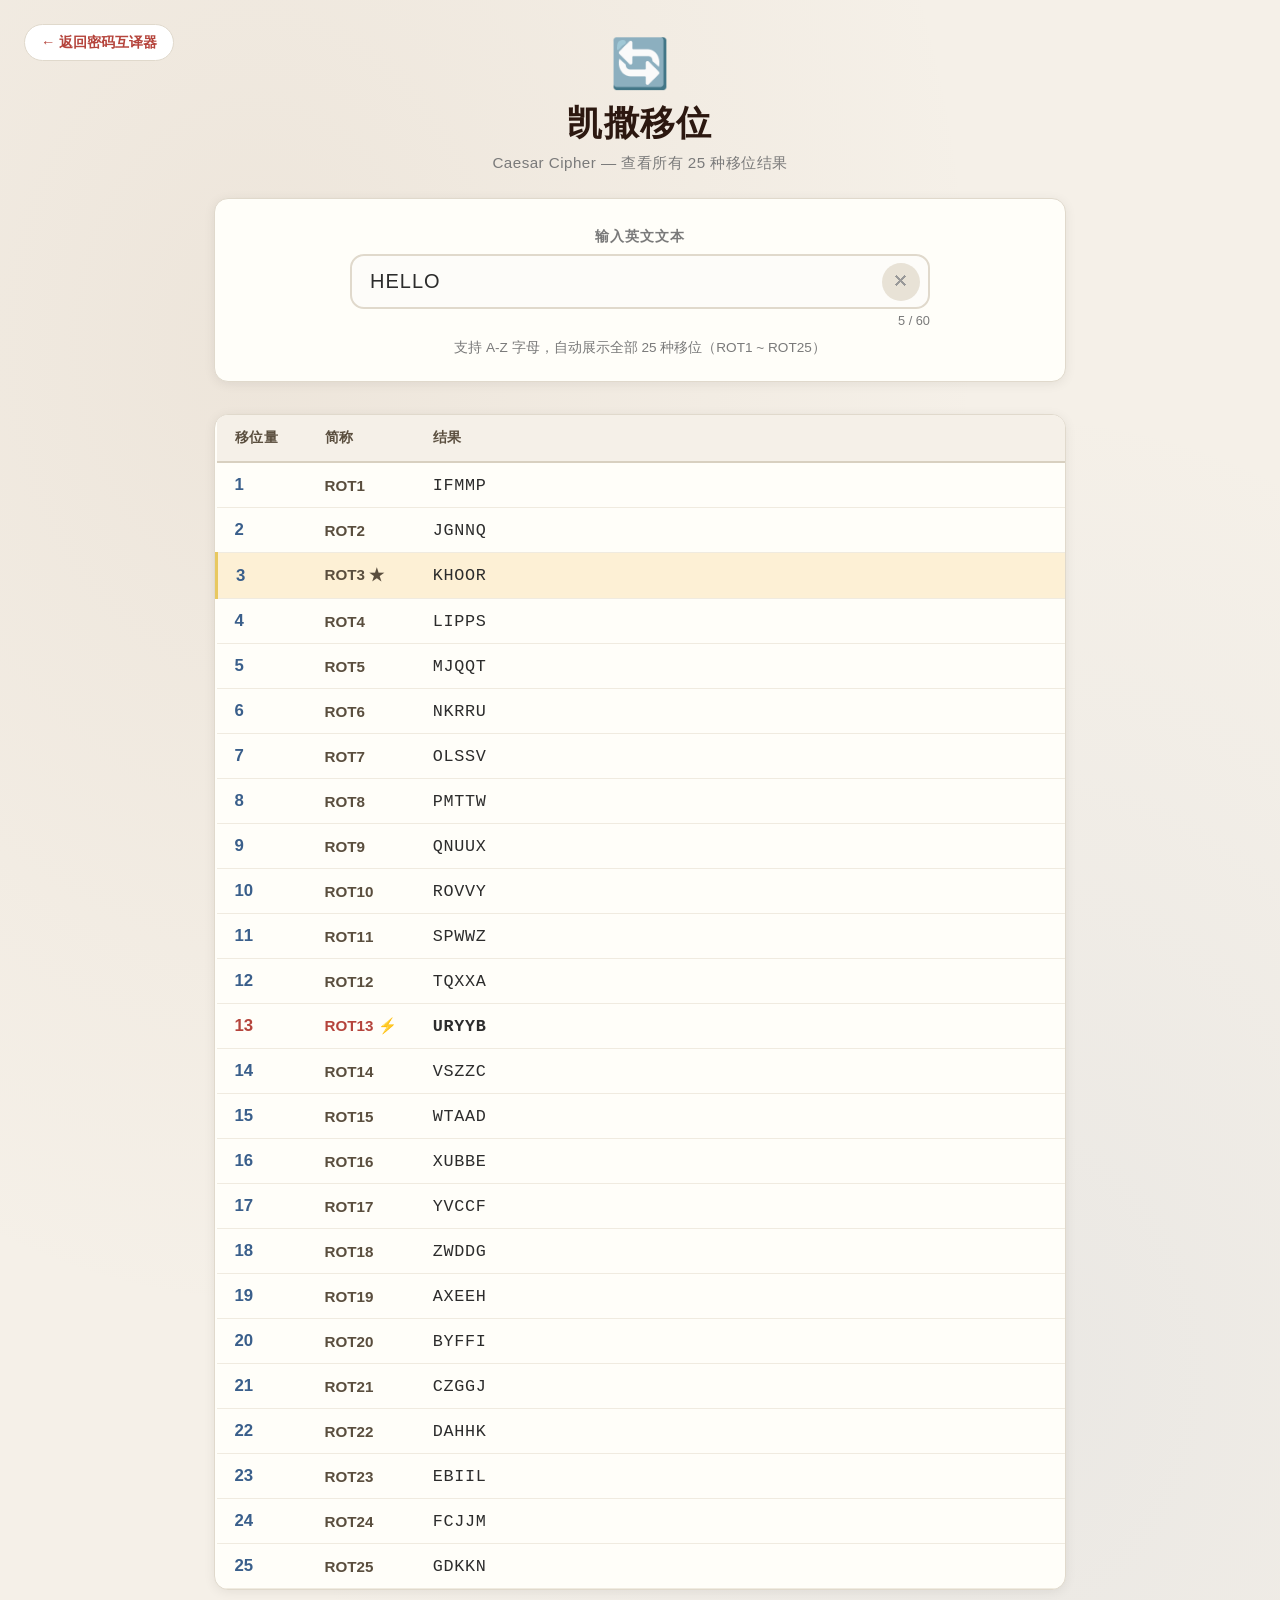
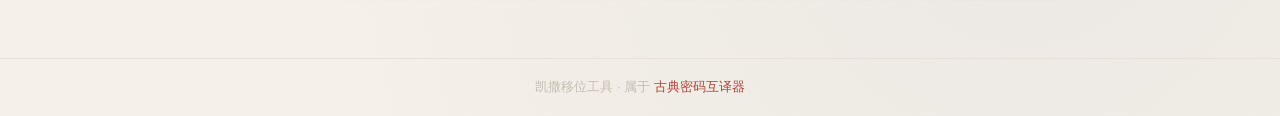
==== caesar.html @ b5cc6def "init commit" ====
<!-- @anchor: caesar_md_intro -->
<!-- 凯撒移位页面结构骨架：输入框 + ROT1~ROT25 结果表格，与主页同目录，返回 index.html -->
<!DOCTYPE html>
<html lang="zh-CN">
<head>
    <meta charset="UTF-8">
    <meta name="viewport" content="width=device-width, initial-scale=1.0">
    <title>凯撒移位 — Caesar Cipher</title>
    <link rel="stylesheet" href="caesar.css">
</head>
<body>
    <!-- @anchor: caesar_header -->
    <!-- 头部：返回主页链接、标题与说明 -->
    <header class="site-header">
        <a href="index.html" class="back-link" title="返回密码互译器">← 返回密码互译器</a>
        <div class="header-icon">🔄</div>
        <h1>凯撒移位</h1>
        <p class="subtitle">Caesar Cipher — 查看所有 25 种移位结果</p>
    </header>
    <!-- @anchor: caesar_header_end -->

    <main class="main-content">
        <!-- @anchor: caesar_input -->
        <!-- 输入区域：60 字符上限的英文文本输入与清空按钮 -->
        <section class="input-section">
            <div class="input-wrapper">
                <label for="textInput" class="input-label">输入英文文本</label>
                <div class="input-row">
                    <input
                        type="text"
                        id="textInput"
                        class="text-input"
                        placeholder="例如：HELLO WORLD"
                        maxlength="60"
                    >
                    <button id="clearBtn" class="clear-btn" title="清空">✕</button>
                </div>
                <span id="charCount" class="char-count">0 / 60</span>
            </div>
            <p class="input-hint">支持 A-Z 字母，自动展示全部 25 种移位（ROT1 ~ ROT25）</p>
        </section>
        <!-- @anchor: caesar_input_end -->

        <!-- @anchor: caesar_results -->
        <!-- 移位结果区：占位提示与 ROT1~ROT25 结果表格 -->
        <section class="results-section" id="resultsSection">
            <div class="placeholder" id="placeholder">输入文本以查看所有凯撒移位结果</div>
            <div class="results-table-wrapper" id="resultsTableWrapper" style="display:none;">
                <table class="results-table" id="resultsTable">
                    <thead>
                        <tr>
                            <th>移位量</th>
                            <th>简称</th>
                            <th>结果</th>
                        </tr>
                    </thead>
                    <tbody id="resultsBody"></tbody>
                </table>
            </div>
        </section>
        <!-- @anchor: caesar_results_end -->
    </main>

    <footer class="site-footer">
        <p>凯撒移位工具 · 属于 <a href="index.html">古典密码互译器</a></p>
    </footer>

    <!-- @anchor: caesar_scripts -->
    <!-- 脚本加载：凯撒移位主体逻辑 -->
    <script src="caesar.js"></script>
    <!-- @anchor: caesar_scripts_end -->
</body>
</html>
---- caesar.css ----
/* @anchor: caesar_style_intro */
/* 凯撒移位页面样式：变量与重置、头部、输入区、ROT 结果表格与响应式适配 */
/* ============================================
   凯撒移位 — 样式表
   ============================================ */

/* @anchor: caesar_css_reset */
/* 基础重置与主题变量 */
/* --- 基础重置与变量 --- */
*, *::before, *::after {
    box-sizing: border-box;
    margin: 0;
    padding: 0;
}

:root {
    --bg: #f5f0e8;
    --card-bg: #fffef9;
    --card-shadow: 0 2px 12px rgba(0,0,0,0.07);
    --text: #2c2c2c;
    --text-muted: #7a7a7a;
    --accent: #b5443c;
    --accent-light: #e0584e;
    --border: #e0d9cc;
    --radius: 14px;
    --radius-sm: 8px;
    --font-serif: 'Georgia', 'Times New Roman', serif;
    --font-sans: 'Segoe UI', 'PingFang SC', 'Microsoft YaHei', sans-serif;
    --highlight: #fdf0d5;
    --highlight-border: #e8c860;
}

html {
    font-size: 16px;
}

body {
    font-family: var(--font-sans);
    background: var(--bg);
    color: var(--text);
    min-height: 100vh;
    background-image:
        radial-gradient(ellipse at 20% 20%, rgba(180,150,120,0.12) 0%, transparent 50%),
        radial-gradient(ellipse at 80% 80%, rgba(140,160,190,0.10) 0%, transparent 50%);
}
/* @anchor: caesar_css_reset_end */

/* @anchor: caesar_css_header */
/* 头部：返回链接、标题与副标题 */
/* --- 头部 --- */
.site-header {
    text-align: center;
    padding: 36px 20px 24px;
    position: relative;
}

.back-link {
    position: absolute;
    left: 24px;
    top: 24px;
    text-decoration: none;
    font-size: 0.9rem;
    font-weight: 600;
    color: var(--accent);
    padding: 8px 16px;
    border-radius: 20px;
    background: #fff;
    border: 1px solid var(--border);
    transition: all 0.2s;
}

.back-link:hover {
    background: var(--accent);
    color: #fff;
    border-color: var(--accent);
}

.header-icon {
    font-size: 48px;
    margin-bottom: 8px;
}

.site-header h1 {
    font-family: var(--font-serif);
    font-size: 2.2rem;
    font-weight: 700;
    color: #2c1810;
    letter-spacing: 0.04em;
    margin-bottom: 6px;
}

.subtitle {
    font-size: 0.95rem;
    color: var(--text-muted);
    letter-spacing: 0.03em;
}
/* @anchor: caesar_css_header_end */

/* @anchor: caesar_css_layout */
/* 主体容器 */
/* --- 主体 --- */
.main-content {
    max-width: 900px;
    margin: 0 auto;
    padding: 0 24px 48px;
}
/* @anchor: caesar_css_layout_end */

/* @anchor: caesar_css_input */
/* 输入区域与字符计数 */
/* --- 输入区域 --- */
.input-section {
    text-align: center;
    margin-bottom: 32px;
    background: var(--card-bg);
    border: 1px solid var(--border);
    border-radius: var(--radius);
    box-shadow: var(--card-shadow);
    padding: 28px 32px 24px;
}

.input-wrapper {
    display: inline-block;
    width: 100%;
    max-width: 580px;
}

.input-label {
    display: block;
    font-weight: 600;
    font-size: 0.9rem;
    color: var(--text-muted);
    text-transform: uppercase;
    letter-spacing: 0.06em;
    margin-bottom: 8px;
}

.input-row {
    display: flex;
    align-items: center;
    gap: 8px;
    background: #fdfcf9;
    border: 2px solid var(--border);
    border-radius: var(--radius);
    padding: 4px 8px 4px 18px;
    transition: border-color 0.25s, box-shadow 0.25s;
}

.input-row:focus-within {
    border-color: var(--accent);
    box-shadow: 0 0 0 4px rgba(181,68,60,0.08);
}

.text-input {
    flex: 1;
    border: none;
    outline: none;
    background: transparent;
    font-size: 1.25rem;
    font-family: var(--font-sans);
    color: var(--text);
    letter-spacing: 0.05em;
    padding: 10px 0;
}

.text-input::placeholder {
    color: #c4bdb2;
}

.clear-btn {
    width: 38px;
    height: 38px;
    border: none;
    border-radius: 50%;
    background: #e8e2d6;
    color: #999;
    font-size: 1rem;
    cursor: pointer;
    transition: all 0.2s;
    display: flex;
    align-items: center;
    justify-content: center;
    flex-shrink: 0;
}

.clear-btn:hover {
    background: #d4ccc0;
    color: #555;
}

.char-count {
    display: block;
    text-align: right;
    font-size: 0.8rem;
    color: var(--text-muted);
    margin-top: 4px;
}

.input-hint {
    font-size: 0.85rem;
    color: var(--text-muted);
    margin-top: 10px;
}
/* @anchor: caesar_css_input_end */

/* @anchor: caesar_css_results */
/* 占位提示与 ROT1~ROT25 结果表格（ROT3 / ROT13 特殊高亮） */
/* --- 占位提示 --- */
.placeholder {
    color: #c4bdb2;
    font-style: italic;
    font-size: 1rem;
    text-align: center;
    padding: 60px 0;
}

/* --- 结果表格 --- */
.results-section {
    background: var(--card-bg);
    border: 1px solid var(--border);
    border-radius: var(--radius);
    box-shadow: var(--card-shadow);
    overflow: hidden;
}

.results-table-wrapper {
    overflow-x: auto;
}

.results-table {
    width: 100%;
    border-collapse: collapse;
    font-size: 0.95rem;
}

.results-table thead {
    background: #f5f0e8;
}

.results-table th {
    padding: 14px 18px;
    text-align: left;
    font-weight: 700;
    font-size: 0.85rem;
    text-transform: uppercase;
    letter-spacing: 0.05em;
    color: #5a4e3e;
    border-bottom: 2px solid #d8d0c0;
    position: sticky;
    top: 0;
}

.results-table th:first-child {
    width: 90px;
}

.results-table th:nth-child(2) {
    width: 100px;
}

.results-table td {
    padding: 12px 18px;
    border-bottom: 1px solid #f0ebe0;
    vertical-align: middle;
}

.results-table tbody tr {
    transition: background 0.15s;
}

.results-table tbody tr:hover {
    background: #fdfaf4;
}

/* 经典凯撒 ROT3 高亮 */
.results-table tbody tr.row-rot3 {
    background: var(--highlight);
    border-left: 3px solid var(--highlight-border);
}

.results-table tbody tr.row-rot3:hover {
    background: #fdf3d0;
}

.shift-num {
    font-weight: 700;
    font-size: 1.05rem;
    color: #3a5f8b;
    white-space: nowrap;
}

.shift-name {
    font-weight: 600;
    color: #5a4e3e;
    white-space: nowrap;
}

.shift-result {
    font-family: 'Courier New', 'SF Mono', 'Consolas', monospace;
    font-size: 1.05rem;
    letter-spacing: 0.04em;
    color: #2c2c2c;
    word-break: break-all;
}

/* ROT13 特殊标识 */
.row-rot13 .shift-num {
    color: #b5443c;
}

.row-rot13 .shift-name {
    color: #b5443c;
}

.row-rot13 .shift-result {
    font-weight: 700;
}
/* @anchor: caesar_css_results_end */

/* @anchor: caesar_css_footer */
/* 页脚 */
/* --- 底部 --- */
.site-footer {
    text-align: center;
    padding: 20px;
    font-size: 0.8rem;
    color: #c4bdb2;
    border-top: 1px solid #e8e2d6;
    margin-top: 20px;
}

.site-footer a {
    color: #b5443c;
    text-decoration: none;
}

.site-footer a:hover {
    text-decoration: underline;
}
/* @anchor: caesar_css_footer_end */

/* @anchor: caesar_css_responsive */
/* 响应式：窄屏缩小字号、返回链接回到文档流、表格内边距收窄 */
/* --- 响应式 --- */
@media (max-width: 640px) {
    .main-content {
        padding: 0 12px 32px;
    }

    .site-header h1 {
        font-size: 1.6rem;
    }

    .back-link {
        position: static;
        display: inline-block;
        margin-bottom: 12px;
    }

    .input-section {
        padding: 16px 14px 18px;
    }

    .text-input {
        font-size: 1.1rem;
    }

    .results-table th,
    .results-table td {
        padding: 10px 12px;
        font-size: 0.85rem;
    }

    .shift-result {
        font-size: 0.9rem;
    }
}
/* @anchor: caesar_css_responsive_end */
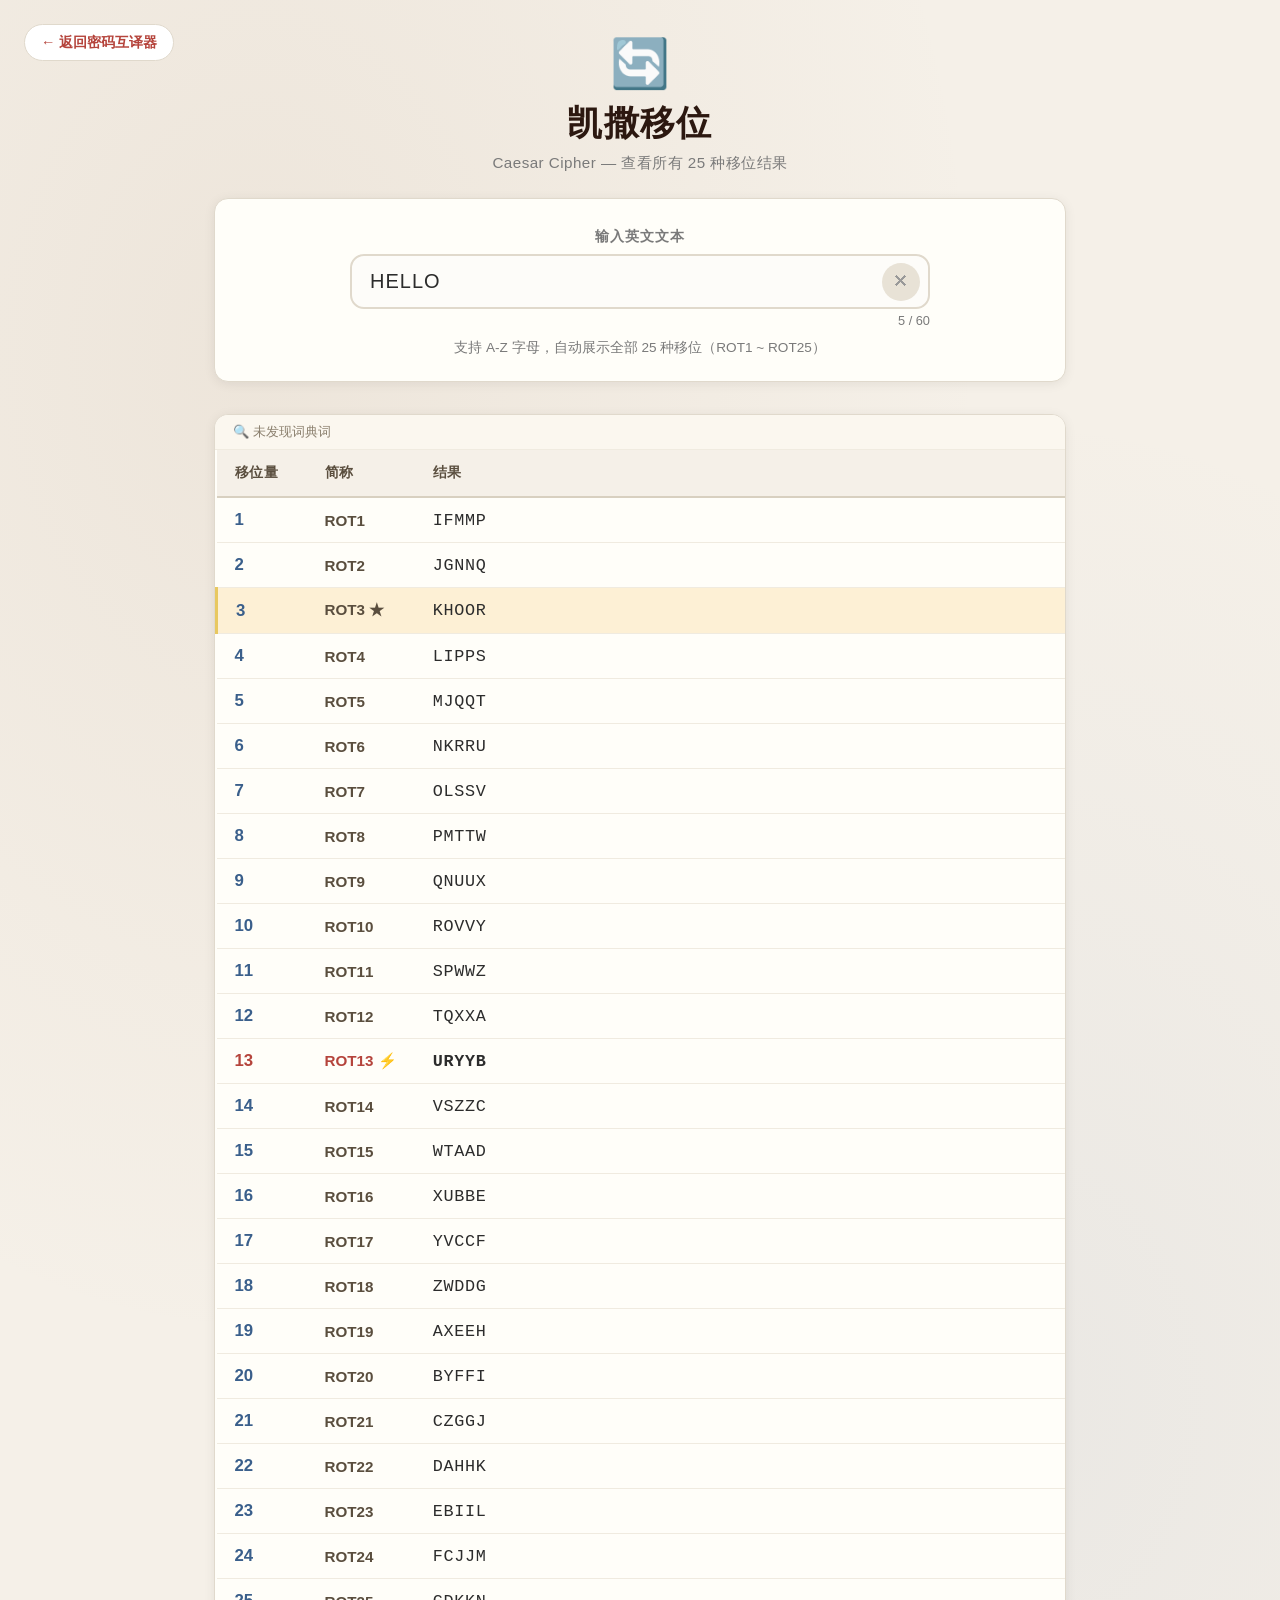
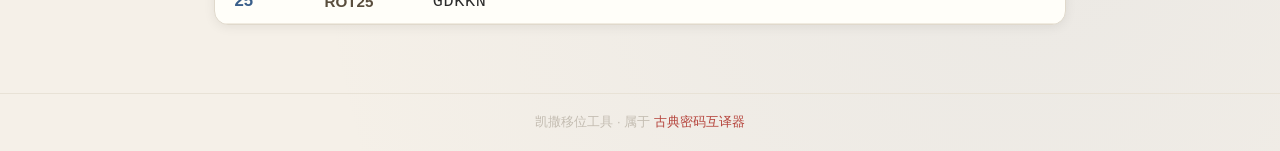
==== commit 077ec976: "new features" ====
--- a/caesar.html
+++ b/caesar.html
@@ -42,8 +42,9 @@
         <!-- @anchor: caesar_input_end -->
 
         <!-- @anchor: caesar_results -->
-        <!-- 移位结果区：占位提示与 ROT1~ROT25 结果表格 -->
+        <!-- 移位结果区：词典标记提示条 + 占位提示 + ROT1~ROT25 结果表格 -->
         <section class="results-section" id="resultsSection">
+            <div class="word-hint" id="wordHint" style="display:none;"></div>
             <div class="placeholder" id="placeholder">输入文本以查看所有凯撒移位结果</div>
             <div class="results-table-wrapper" id="resultsTableWrapper" style="display:none;">
                 <table class="results-table" id="resultsTable">
@@ -58,6 +59,7 @@
                 </table>
             </div>
         </section>
+
         <!-- @anchor: caesar_results_end -->
     </main>
 
@@ -66,8 +68,11 @@
     </footer>
 
     <!-- @anchor: caesar_scripts -->
-    <!-- 脚本加载：凯撒移位主体逻辑 -->
+    <!-- 脚本加载：词典词查找工具 → 凯撒移位主体逻辑 -->
+    <script src="modules/word-finder.js"></script>
     <script src="caesar.js"></script>
+
+
     <!-- @anchor: caesar_scripts_end -->
 </body>
 </html>
--- a/caesar.css
+++ b/caesar.css
@@ -315,6 +315,53 @@
 .row-rot13 .shift-result {
     font-weight: 700;
 }
+/* --- 隐藏玩法：词典词标记 --- */
+.word-hint {
+    font-size: 0.82rem;
+    color: #8a7f6d;
+    background: #fbf7ef;
+    border-bottom: 1px solid #f0ebe0;
+    padding: 8px 18px;
+}
+
+/* 命中词典词的移位置顶行 */
+.results-table tbody tr.row-hasword {
+    background: #f1f8f1;
+    border-left: 3px solid #7cb87c;
+}
+
+.results-table tbody tr.row-hasword:hover {
+    background: #e7f3e7;
+}
+
+/* 结果文本内命中的词 */
+.shift-result .word-hit {
+    background: #ffe9a8;
+    border-radius: 3px;
+    padding: 0 1px;
+    font-weight: 700;
+    color: #6b4b12;
+}
+
+.word-badge-row {
+    display: flex;
+    flex-wrap: wrap;
+    gap: 4px;
+    margin-top: 4px;
+}
+
+.word-chip {
+    font-size: 0.7rem;
+    font-weight: 600;
+    letter-spacing: 0.02em;
+    color: #3d6b3d;
+    background: #e4f1e4;
+    border: 1px solid #cfe3cf;
+    border-radius: 999px;
+    padding: 0 7px;
+}
+
+
 /* @anchor: caesar_css_results_end */
 
 /* @anchor: caesar_css_footer */
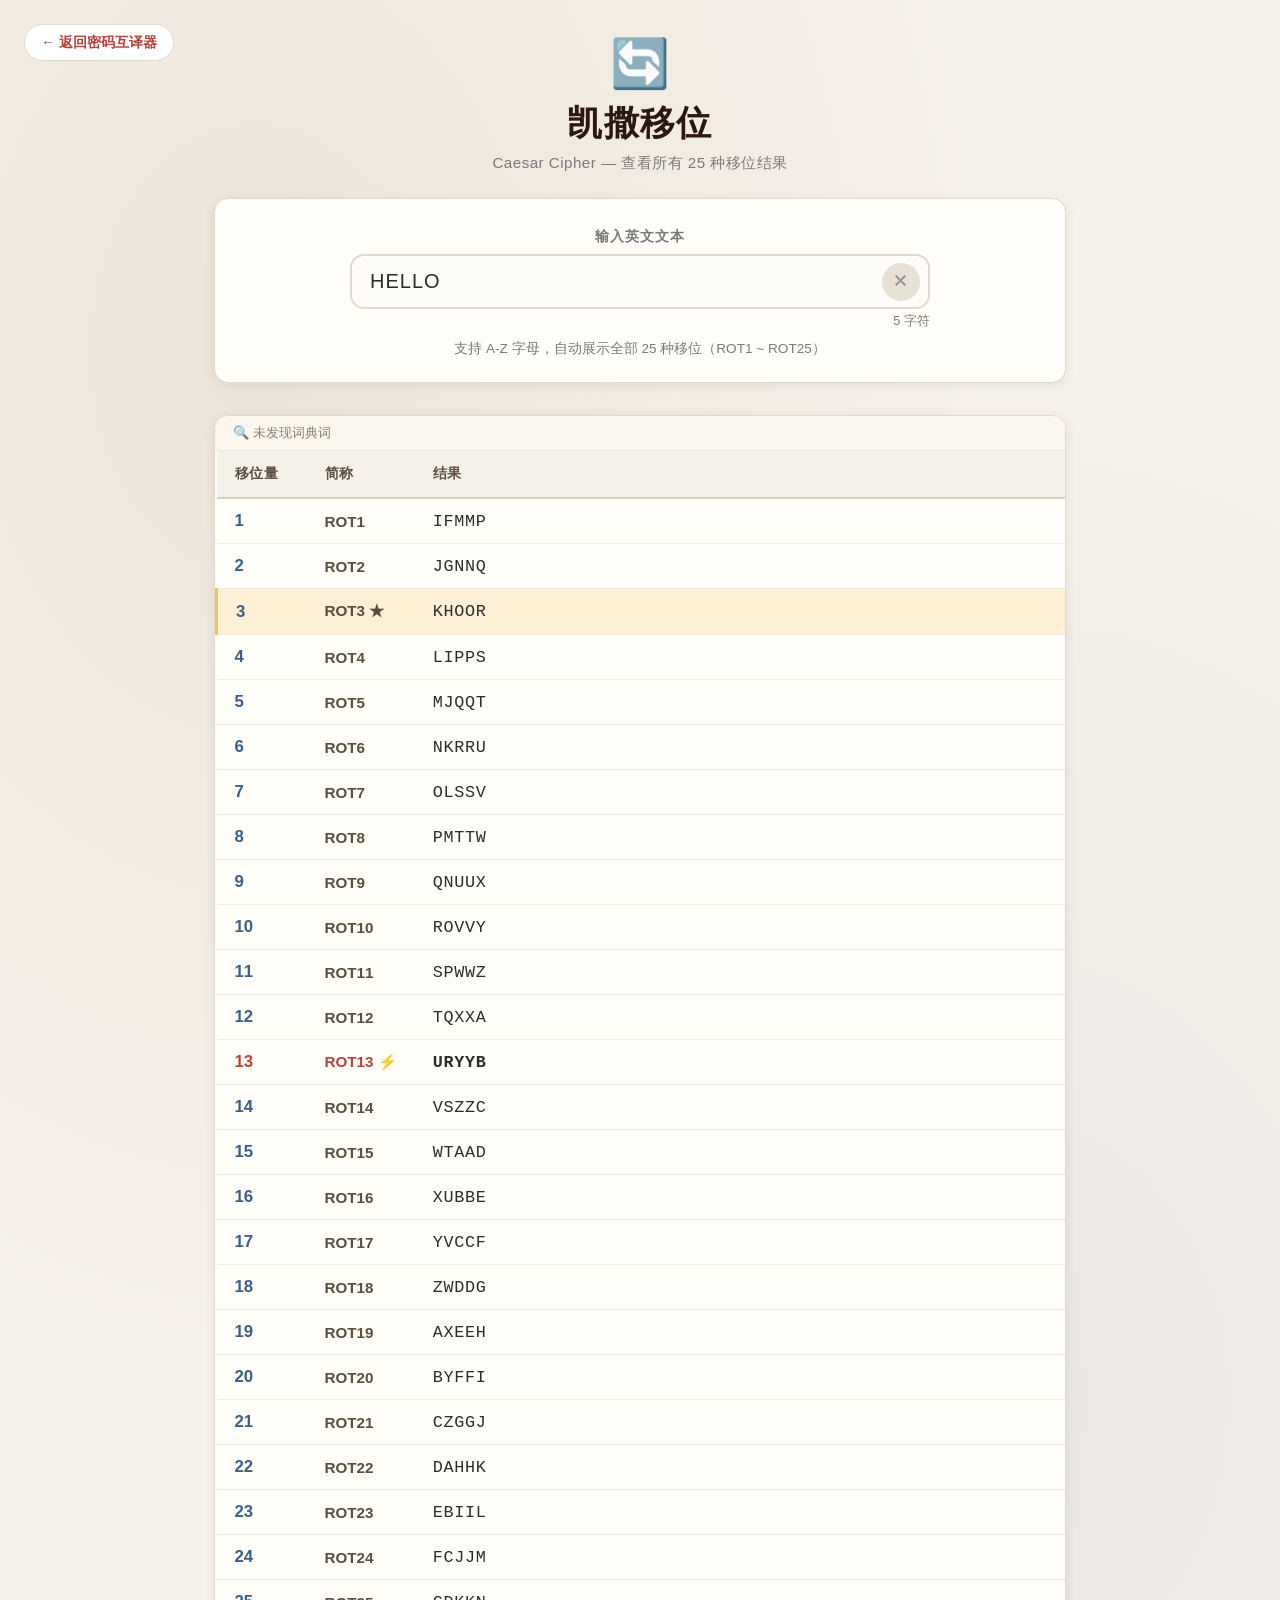
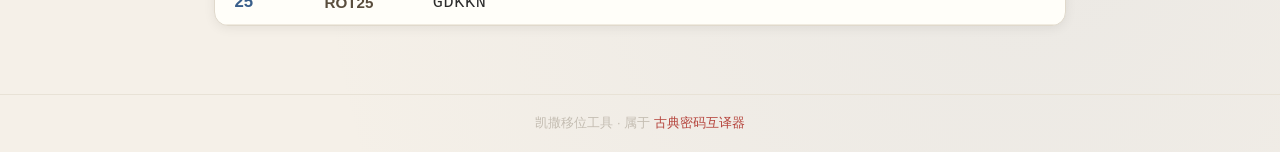
==== commit de6862ef: "file refactoring" ====
--- a/caesar.html
+++ b/caesar.html
@@ -21,7 +21,7 @@
 
     <main class="main-content">
         <!-- @anchor: caesar_input -->
-        <!-- 输入区域：60 字符上限的英文文本输入与清空按钮 -->
+<!-- 输入区域：英文文本输入（不设长度上限）与清空按钮 -->
         <section class="input-section">
             <div class="input-wrapper">
                 <label for="textInput" class="input-label">输入英文文本</label>
@@ -31,14 +31,14 @@
                         id="textInput"
                         class="text-input"
                         placeholder="例如：HELLO WORLD"
-                        maxlength="60"
                     >
                     <button id="clearBtn" class="clear-btn" title="清空">✕</button>
                 </div>
-                <span id="charCount" class="char-count">0 / 60</span>
+                <span id="charCount" class="char-count">0 字符</span>
             </div>
             <p class="input-hint">支持 A-Z 字母，自动展示全部 25 种移位（ROT1 ~ ROT25）</p>
         </section>
+
         <!-- @anchor: caesar_input_end -->
 
         <!-- @anchor: caesar_results -->
@@ -68,10 +68,11 @@
     </footer>
 
     <!-- @anchor: caesar_scripts -->
-    <!-- 脚本加载：词典词查找工具 → 凯撒移位主体逻辑 -->
+    <!-- 脚本加载：词典词查找工具 → 内置词种子（词典不可用时的降级）→ 翻译跳转工具 → 凯撒移位主体逻辑 -->
     <script src="modules/word-finder.js"></script>
+    <script src="modules/word-seed.js"></script>
+    <script src="modules/translate-link.js"></script>
     <script src="caesar.js"></script>
-
 
     <!-- @anchor: caesar_scripts_end -->
 </body>
--- a/caesar.css
+++ b/caesar.css
@@ -364,6 +364,38 @@
 
 /* @anchor: caesar_css_results_end */
 
+/* @anchor: caesar_css_translate */
+/* 成词/词组结果行的翻译跳转按钮 */
+.row-tools {
+    margin-top: 6px;
+}
+
+.translate-jump {
+    display: inline-flex;
+    align-items: center;
+    gap: 3px;
+    font-family: var(--font-sans, inherit);
+    font-size: 0.72rem;
+    font-weight: 600;
+    line-height: 1.5;
+    color: #2f6fb0;
+    background: #eaf2fb;
+    border: 1px solid #cfe0f3;
+    border-radius: 999px;
+    padding: 1px 10px;
+    text-decoration: none;
+    white-space: nowrap;
+    transition: background 0.15s, border-color 0.15s;
+}
+
+.translate-jump:hover {
+    background: #dbeafb;
+    border-color: #a9caf0;
+}
+
+/* @anchor: caesar_css_translate_end */
+
+
 /* @anchor: caesar_css_footer */
 /* 页脚 */
 /* --- 底部 --- */
